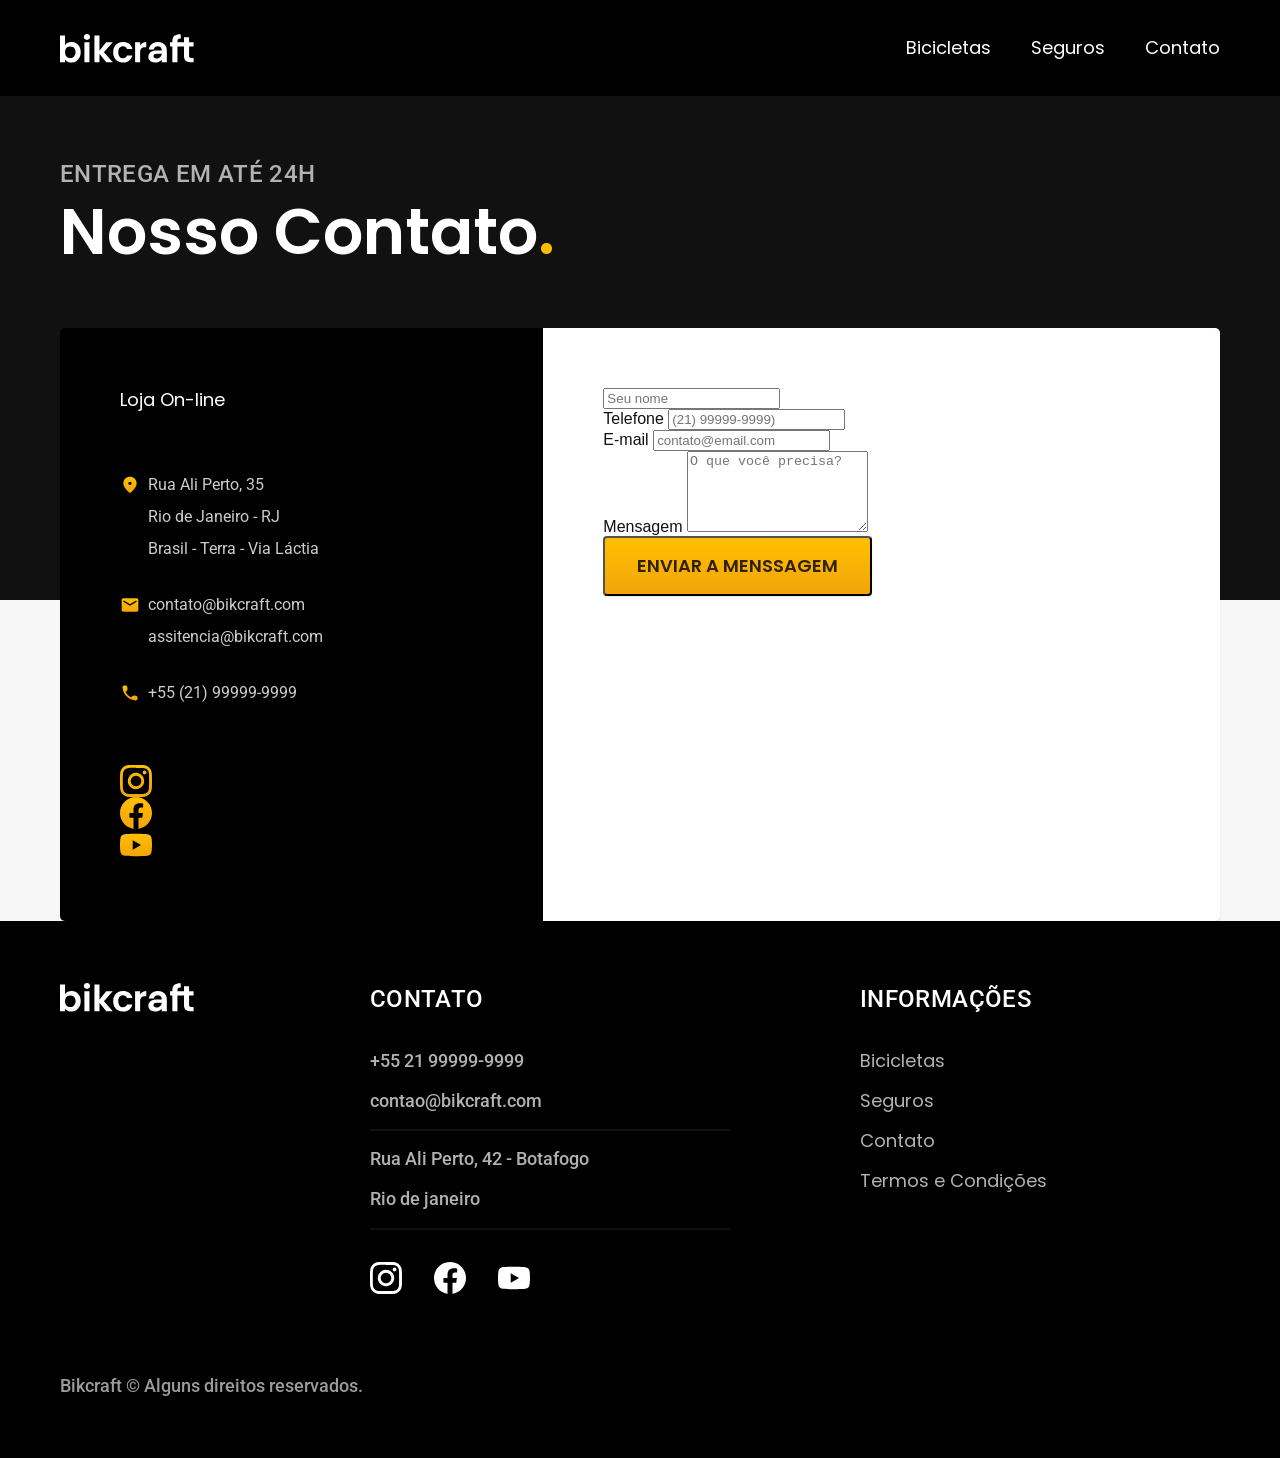
==== pages/contato.html @ 956e235b "upgrade da pagina de contatos, área de dados do projeto. Implementação da página de contatos estrutu" ====
<!DOCTYPE html>
<html lang="pt-BR">

    <head>
        <meta charset="UTF-8">
        <meta name="viewport" content="width=device-width, initial-scale=1.0">
        <meta name="description" content="Termos e condições">
        <title>Contato | Bikcraft</title>
        <link rel="stylesheet" href="../css/style.css">

        <link rel="preconnect" href="https://fonts.googleapis.com">
        <link rel="preconnect" href="https://fonts.gstatic.com" crossorigin>
        <link href="https://fonts.googleapis.com/css2?family=Merriweather:ital,wght@1,900&family=Poppins:wght@400;600&family=Roboto:wght@500&display=swap" rel="stylesheet">
    </head>

    <body id="contato">

        <header class="header_background">
            <section class="header_container container">
                <div class="logo">
                    <a href="../index.html" title="Página principal">
                        <img src="../img/bikcraft.svg" alt="Logo da Bikcraft">
                    </a>
                </div>
                <nav aria-label="Navegação Primária">
                    <ul class="header_menu font-1-m cor_0">
                        <li>
                            <a href="../pages/bicicletas.html" title="Página sobre bicicletas">Bicicletas</a>
                        </li>
                        <li>
                            <a href="../pages/seguros.html" title="Página sobre seguros">Seguros</a>
                        </li>
                        <li>
                            <a href="../pages/contato.html" title="Página sobre contato">Contato</a>
                        </li>
                    </ul>
                </nav>
            </section>
        </header>

        <!-- inicio Página Termos-->

        <main>

            <div class="titulo_background">
                <div class="titulo container">
                    <p class="font-2-l-b cor_5">
                        Entrega em até 24h
                    </p>
                    <h1 class="font-1-xxl cor_0">Nosso Contato<span class="cor_p1">.</span></h1>
                </div>
            </div>

            <div class="contato container">

                <section class="contato_dados" aria-label="Endereço">

                    <h2 class="font-1-m cor_0">Loja On-line</h2>
                    <div class="contato_endereco font-2-s cor_4">
                        <p>
                            Rua Ali Perto, 35
                        </p>
                        <p>
                            Rio de Janeiro - RJ
                        </p>
                        <p>
                            Brasil - Terra - Via Láctia
                        </p>
                    </div>
                    <address class="contato_meios font-2-s cor_4">
                        <a href="mailto:contato@bikcraft.com">contato@bikcraft.com</a>
                        <a href="mailto:assistencia@bikcraft.com">assitencia@bikcraft.com</a>
                        <a href="Twl:+5521999999999">+55 (21) 99999-9999</a>
                    </address>
                    <div class="redes">
                        <a href="#">
                            <img src="../img/redes/instagram-p.svg" alt="instagram">
                        </a>
                        <a href="#">
                            <img src="../img/redes/facebook-p.svg" alt="facebook">
                        </a>
                        <a href="#">
                            <img src="../img/redes/youtube-p.svg" alt="youtube">
                        </a>
                    </div>

                </section>

                <section aria-label="Formulários" class="contato_formulario">

                    <form action="contato.html">
                        <div>
                            <label for="nome"></label>
                            <input type="text" name="nome" id="nome" placeholder="Seu nome">
                        </div>

                        <div>
                            <label for="nome">Telefone</label>
                            <input type="tel" name="telefone" id="telefone" placeholder="(21) 99999-9999)">
                        </div>

                        <div>

                            <label for="nome">E-mail</label>
                            <input type="email" name="e-mail" id="e-mail" placeholder="contato@email.com">
                        </div>

                        <div>
                            <label for="mensagem">Mensagem</label>
                            <textarea name="mensagem" id="mensagem" name="mensagem" placeholder="O que você precisa?" rows="5"></textarea>
                        </div>

                        <button class="botao">Enviar a Menssagem</button>
                    </form>

                </section>
                
            </div>

        </main>









        <!-- Fim Página Termos-->

        <footer class="footer_background">

            <div class="footer container">
                <img src="../img/bikcraft.svg" alt="Bikcraft">
                <div class="footer_contato">
                    <h3 class="font-2-l-b cor_0">Contato</h3>
                    <ul class="font-2-m cor_5">
                        <li>
                            <a href="tel:+5521999999999">+55 21 99999-9999</a>
                        </li>
                        <li>
                            <a href="mailto:contao@bikcraft.com">contao@bikcraft.com</a>
                        </li>
                        <li>Rua Ali Perto, 42 - Botafogo</li>
                        <li>Rio de janeiro</li>
                    </ul>
                    <div class="footer_redes">
                        <a href="#">
                            <img src="../img/redes/instagram.svg" alt="instagram">
                        </a>
                        <a href="#">
                            <img src="../img/redes/facebook.svg" alt="facebook">
                        </a>
                        <a href="#">
                            <img src="../img/redes/youtube.svg" alt="youtube">
                        </a>
                    </div>
                </div>
                <div class="footer_informaçoes">
                    <h3 class="font-2-l-b cor_0">Informações</h3>
                    <nav>
                        <ul class="font-1-m cor_5">
                            <li>
                                <a href="../pages/bicicletas.html" title="Página sobre bicicletas">Bicicletas</a>
                            </li>
                            <li>
                                <a href="../pages/seguros.html" title="Página sobre seguros">Seguros</a>
                            </li>
                            <li>
                                <a href="../pages/contato.html" title="Página sobre contato">Contato</a>
                            </li>
                            <li>
                                <a href="../pages/termos.html" title="Página sobre contato">Termos e Condições</a>
                            </li>
                        </ul>
                    </nav>
                </div>
                <p class="footer_copy font-2-m cor_6">
                    Bikcraft © Alguns direitos reservados.
                </p>
            </div>

        </footer>
  
    </body>
</html>
---- css/style.css ----
@import url("./global/global.css");
@import url("./utilidades/tipografia.css");
@import url("./utilidades/cores.css");

@import url("./global/header.css");
@import url("./global/footer.css");

/* Utilidades */
@import url("./utilidades/componentes.css");
@import url("./utilidades/formulario.css");

/* Home */
@import url("./home/introducao.css");
@import url("./home/tecnologia.css");
@import url("./home/parceiros.css");
@import url("./home/depoimento.css");

/* Bicicletas */
@import url("./bicicletas/bicicletas_lista.css");
@import url("./bicicletas/bicicletas.css");

/* Bicicleta */
@import url("./bicicleta/bicicleta.css");
@import url("./bicicleta/seguro.css");

/* Seguros */
@import url("./seguros/seguros.css");
@import url("./seguros/vantagens.css");
@import url("./seguros/perguntas.css");

/* Contato */
@import url("./contato/contato.css");
@import url("./contato/lojas.css");

/* Termos */
@import url("./termos/termos.css");
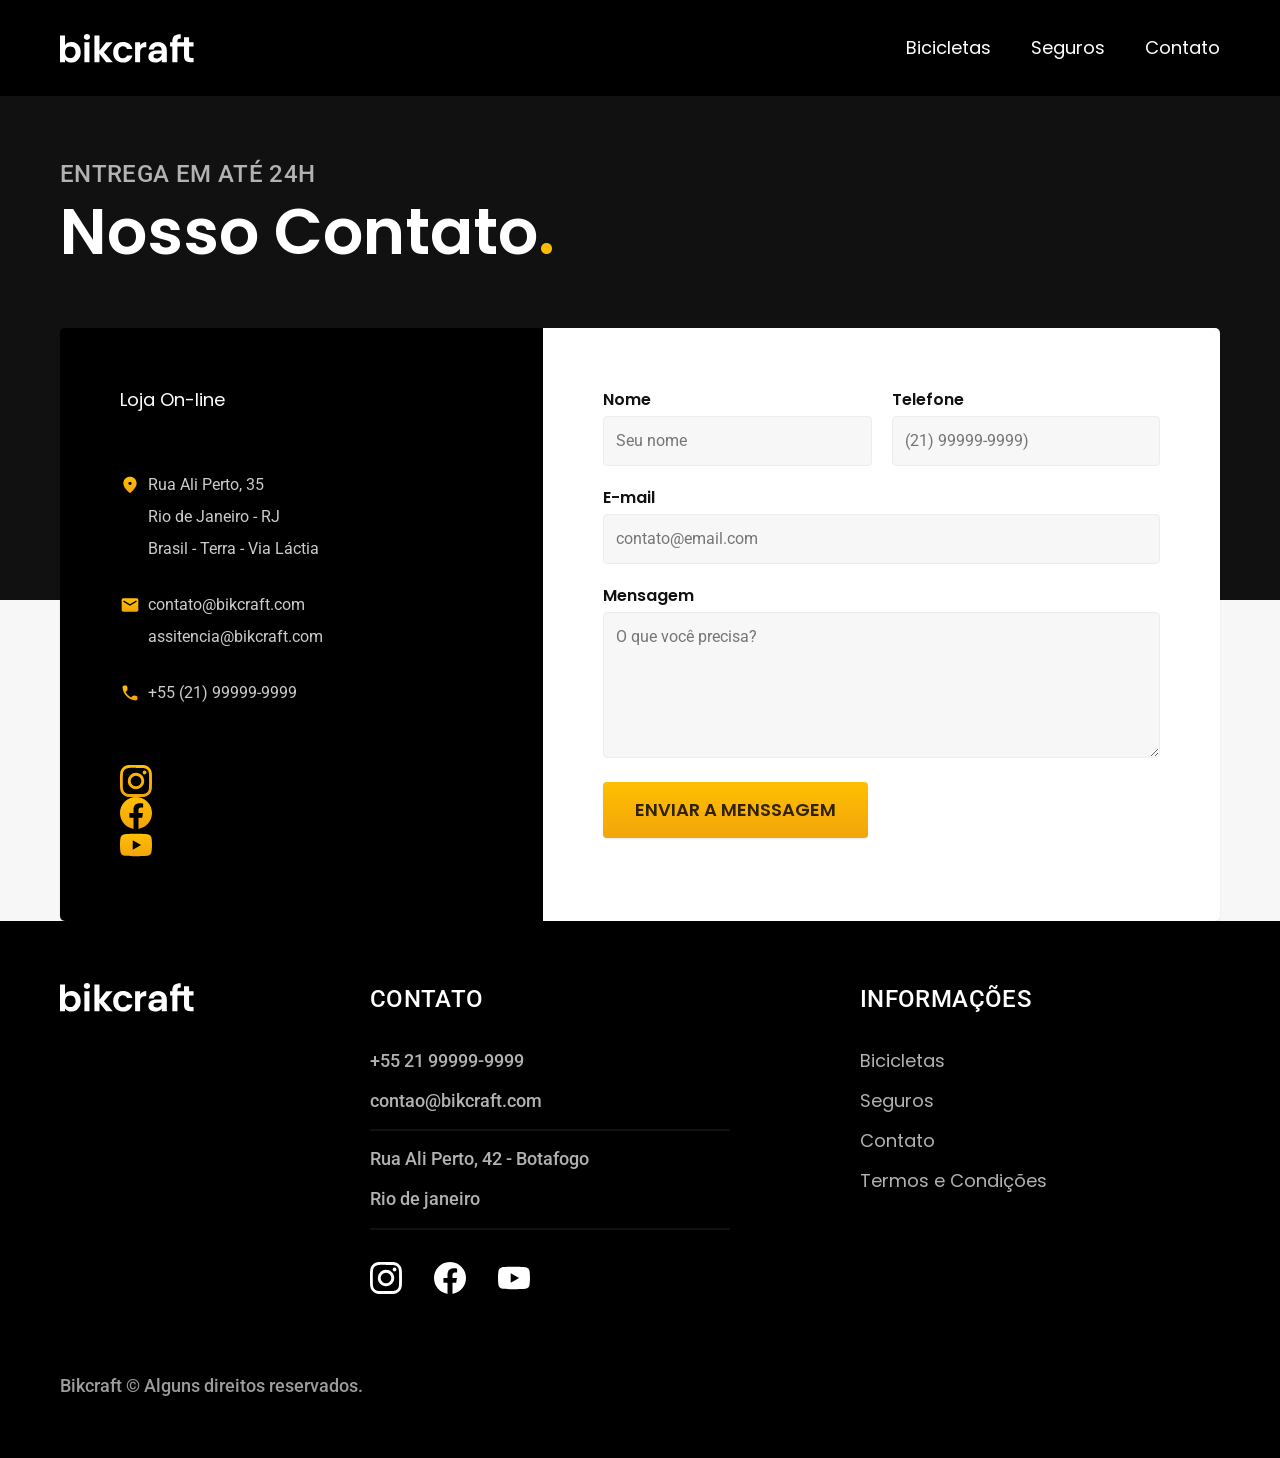
==== commit bc840145: "adicionado os estilos no formulário Implementação dos estilos do formulário e torná-lo responsivo." ====
--- a/pages/contato.html
+++ b/pages/contato.html
@@ -88,9 +88,9 @@
 
                 <section aria-label="Formulários" class="contato_formulario">
 
-                    <form action="contato.html">
+                    <form action="contato.html" class="form">
                         <div>
-                            <label for="nome"></label>
+                            <label for="nome">Nome</label>
                             <input type="text" name="nome" id="nome" placeholder="Seu nome">
                         </div>
 
@@ -99,18 +99,18 @@
                             <input type="tel" name="telefone" id="telefone" placeholder="(21) 99999-9999)">
                         </div>
 
-                        <div>
+                        <div class="col_2">
 
                             <label for="nome">E-mail</label>
                             <input type="email" name="e-mail" id="e-mail" placeholder="contato@email.com">
                         </div>
 
-                        <div>
+                        <div class="col_2">
                             <label for="mensagem">Mensagem</label>
                             <textarea name="mensagem" id="mensagem" name="mensagem" placeholder="O que você precisa?" rows="5"></textarea>
                         </div>
 
-                        <button class="botao">Enviar a Menssagem</button>
+                        <button class="botao col_2" >Enviar a Menssagem</button>
                     </form>
 
                 </section>
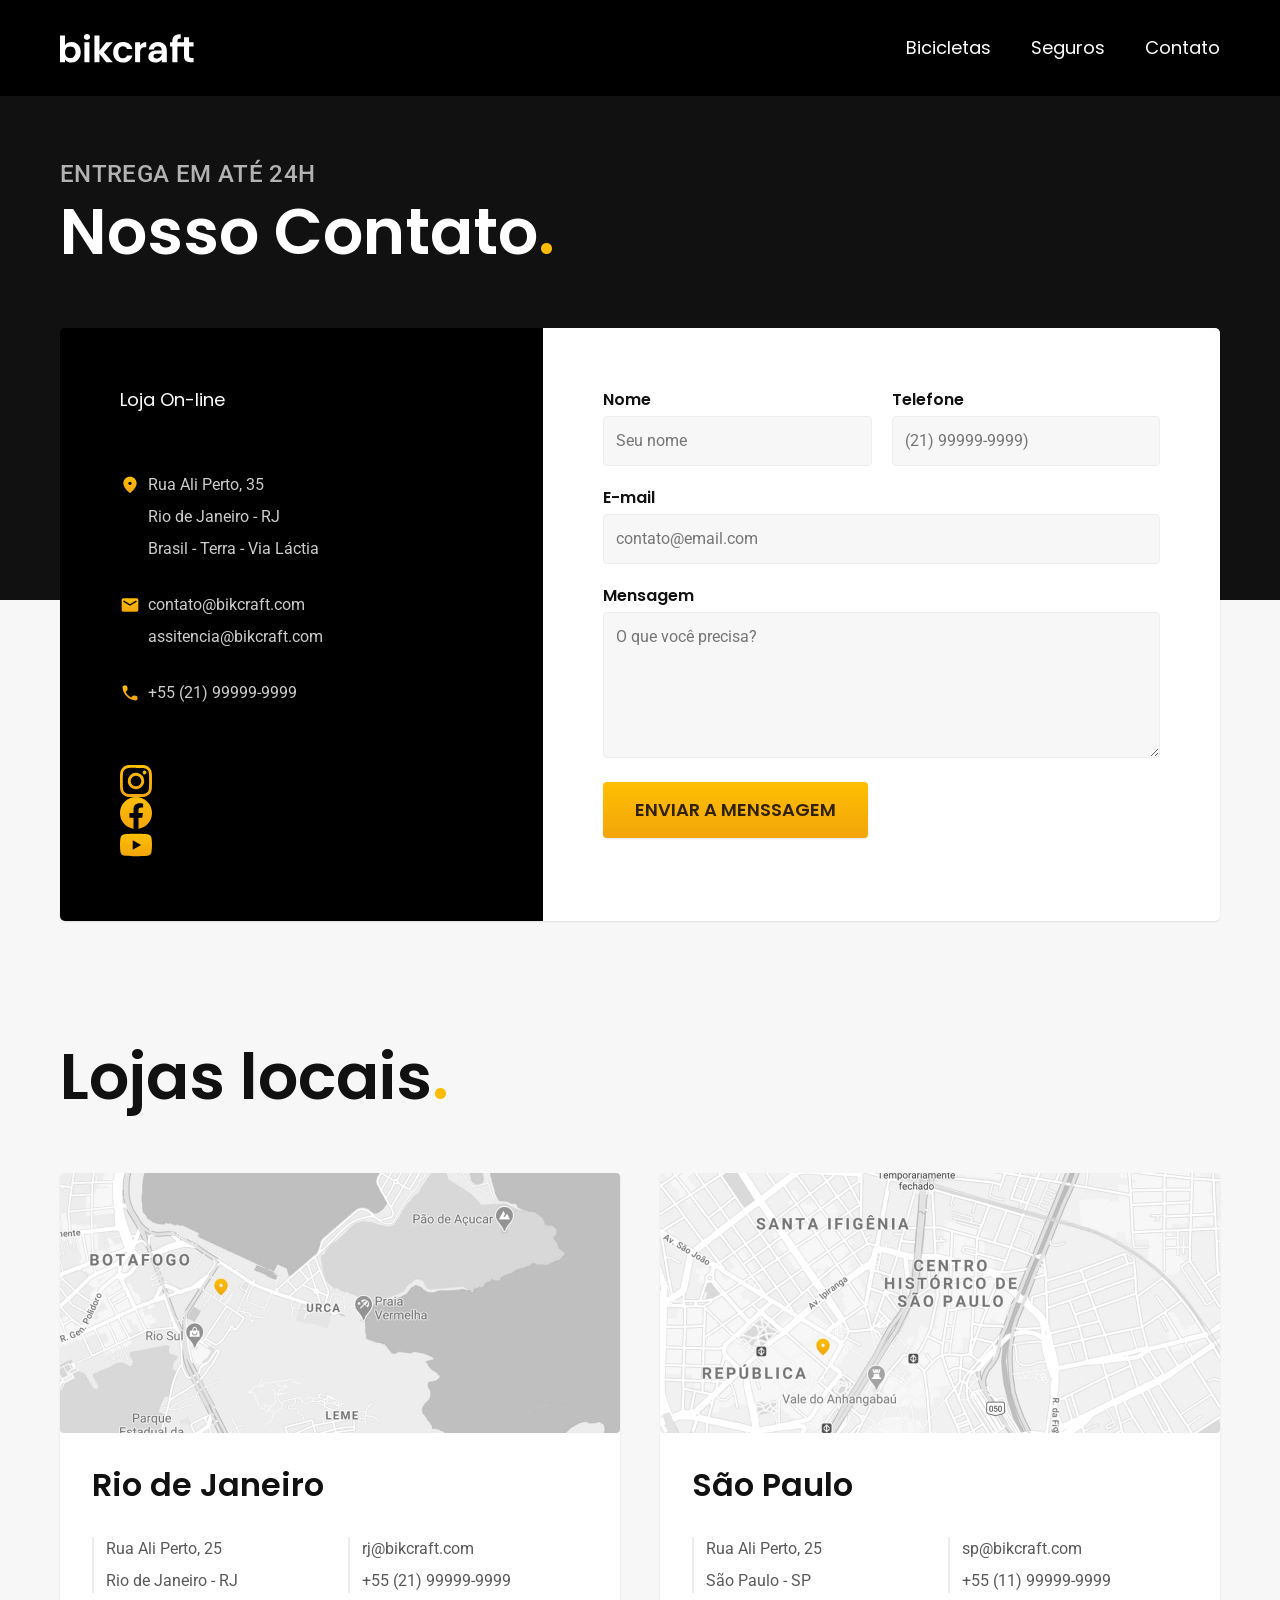
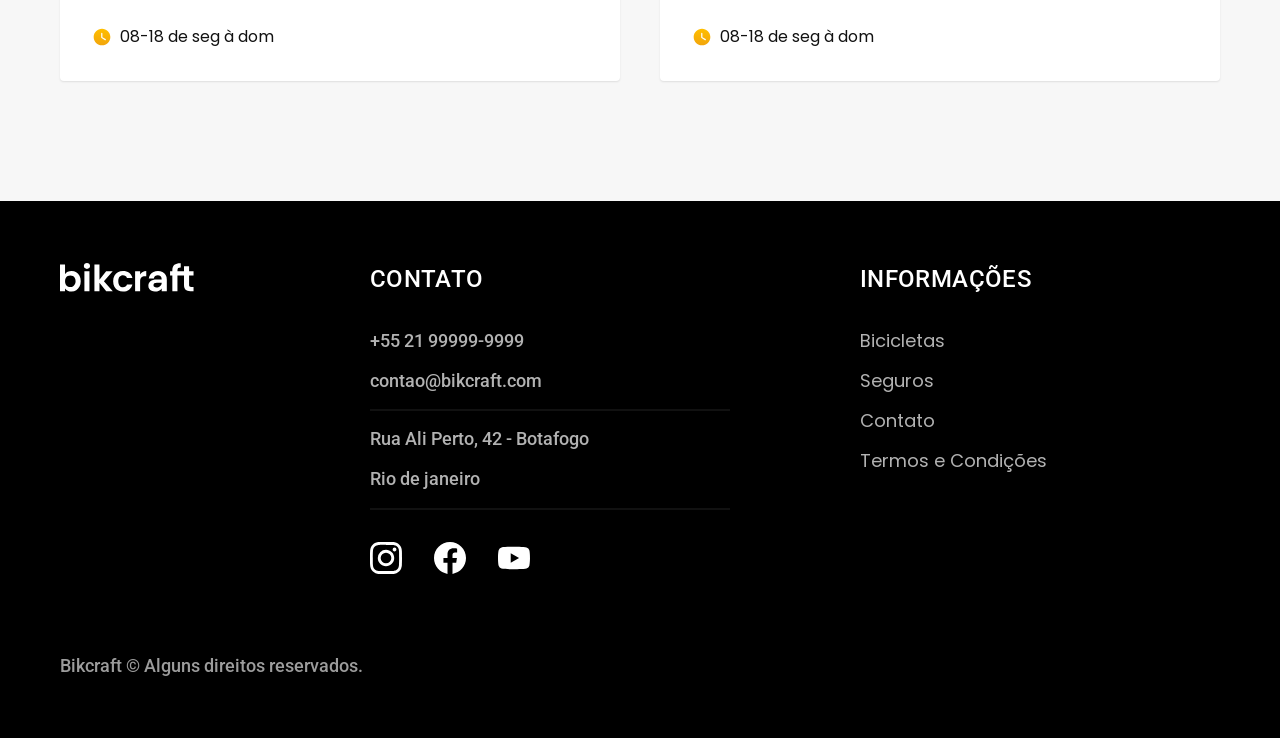
==== commit 53dd51d7: "inclusão da área de lojas no pagina de contato. Implementação da área das lojas, como os estilos e r" ====
--- a/pages/contato.html
+++ b/pages/contato.html
@@ -70,7 +70,7 @@
                     <address class="contato_meios font-2-s cor_4">
                         <a href="mailto:contato@bikcraft.com">contato@bikcraft.com</a>
                         <a href="mailto:assistencia@bikcraft.com">assitencia@bikcraft.com</a>
-                        <a href="Twl:+5521999999999">+55 (21) 99999-9999</a>
+                        <a href="Tel:+5521999999999">+55 (21) 99999-9999</a>
                     </address>
                     <div class="redes">
                         <a href="#">
@@ -119,13 +119,60 @@
 
         </main>
 
-
-
-
-
-
-
-
+        <article class="lojas container">
+
+            <h2 class="font-1-xxl">Lojas locais<span class="cor_p1">.</span></h2>
+            <div class="lojas_item">
+                <img src="../img/lojas/rj.jpg" alt="Mapa marcando o endereço em Rua Ali Perto, 25 - Rio de Janeiro - RJ">
+                <div class="lojas_conteudo">
+                    <h3 class="font-1-xl">Rio de Janeiro</h3>
+                    <div class="lojas_dados font-2-s cor_8">
+                        <p>
+                            Rua Ali Perto, 25
+                        </p>
+                        <p>
+                            Rio de Janeiro - RJ
+                        </p>
+                    </div>
+                    
+                    <div class="lojas_dados font-2-s cor_8">
+                        <a href="mailto:rj@bikcraft.com">rj@bikcraft.com</a>
+                        <a href="Twl:+5521999999999">+55 (21) 99999-9999</a>
+                    </div>
+                    <p class="lojas_tempo font-1-s">
+                        <img src="../img/icones/horario.svg" alt="">08-18 de seg à dom
+                    </p>
+
+                </div>
+                
+            </div>
+
+            <div class="lojas_item">
+                <img src="../img/lojas/sp.jpg" alt="Mapa marcando o endereço em Rua Ali Perto, 25 - Rio de Janeiro - RJ">
+
+                <div class="lojas_conteudo">
+                    <h3 class="font-1-xl">São Paulo</h3>
+                    <div class="lojas_dados font-2-s cor_8">
+                        <p>
+                            Rua Ali Perto, 25
+                        </p>
+                        <p>
+                            São Paulo - SP
+                        </p>
+                    </div>
+                    
+                    <div class="lojas_dados font-2-s cor_8">
+                        <a href="mailto:sp@bikcraft.com">sp@bikcraft.com</a>
+                        <a href="Tel:+5511999999999">+55 (11) 99999-9999</a>
+                    </div>
+                    <p class="lojas_tempo font-1-s">
+                        <img src="../img/icones/horario.svg" alt="">08-18 de seg à dom
+                    </p>
+
+                </div>
+
+            </div>
+        </article>
 
         <!-- Fim Página Termos-->
 
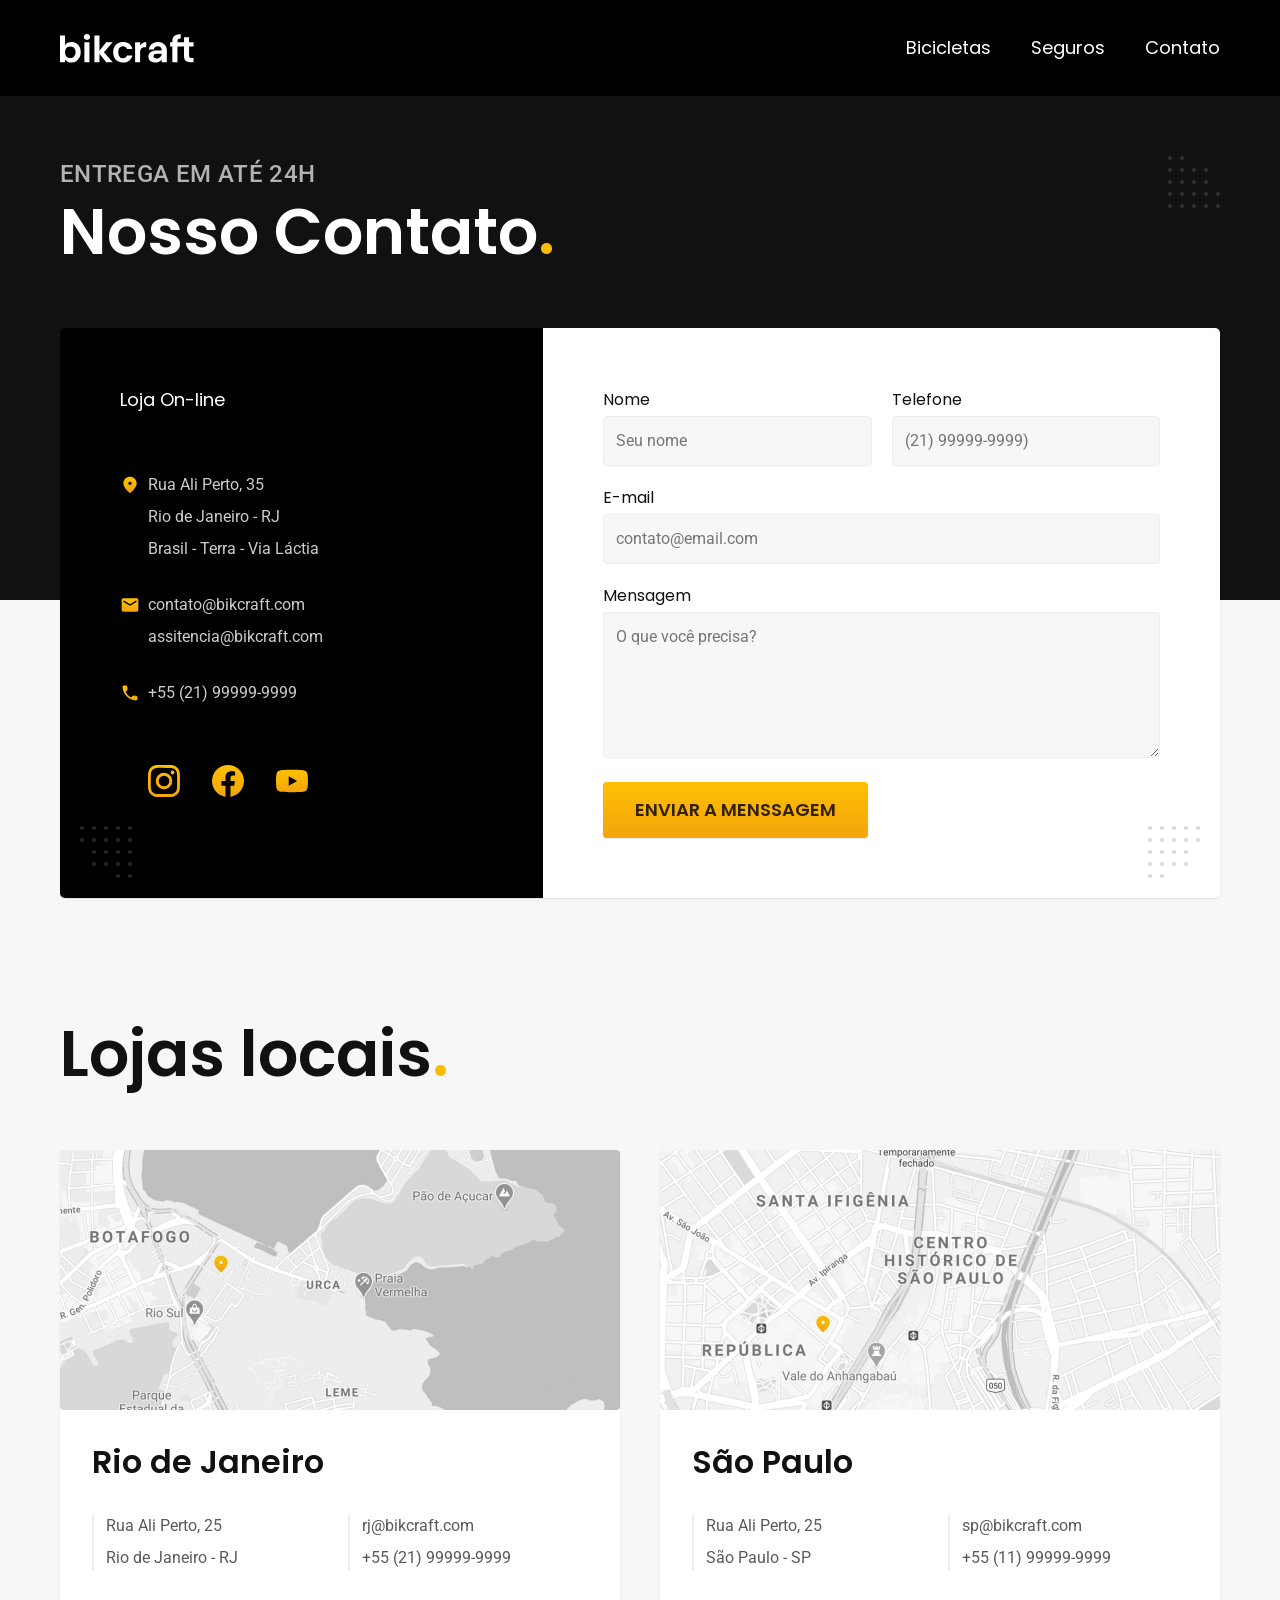
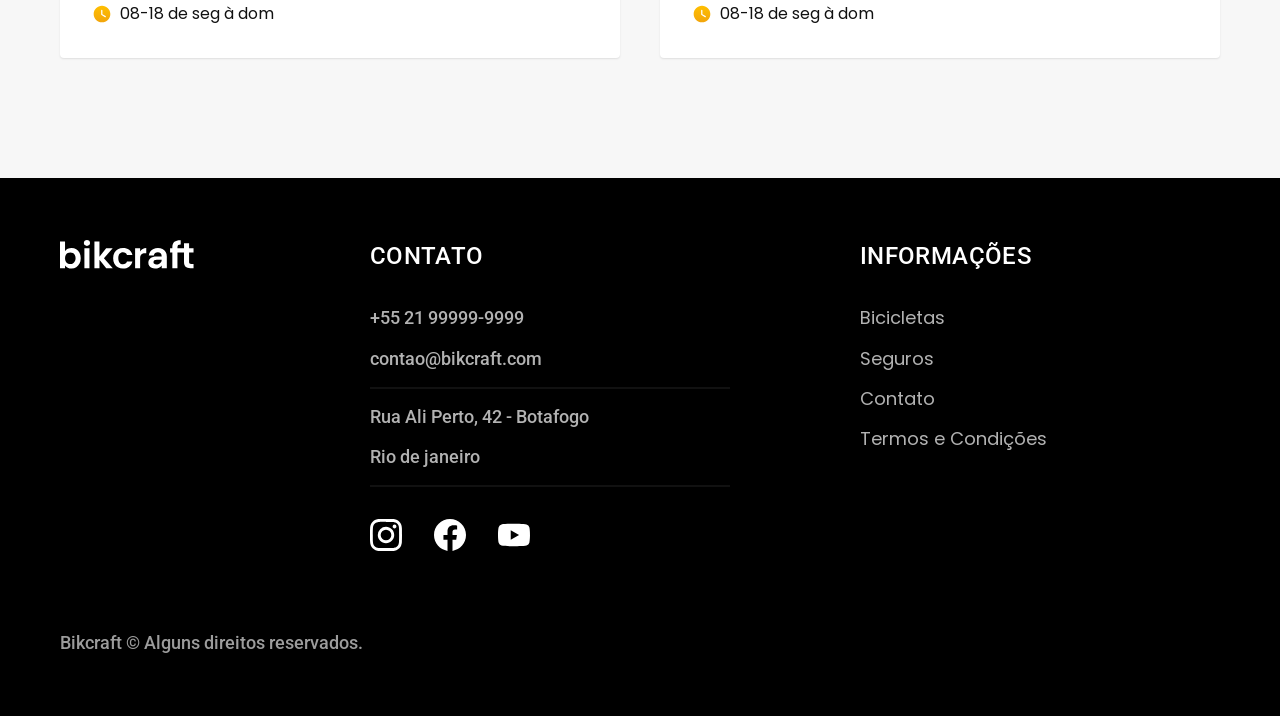
==== commit 2f7cae9c: "Adição das decorações das páginas do projeto Bikcraft. Implementação das decorações nas páginas do p" ====
--- a/pages/contato.html
+++ b/pages/contato.html
@@ -72,7 +72,7 @@
                         <a href="mailto:assistencia@bikcraft.com">assitencia@bikcraft.com</a>
                         <a href="Tel:+5521999999999">+55 (21) 99999-9999</a>
                     </address>
-                    <div class="redes">
+                    <div class="contato_redes">
                         <a href="#">
                             <img src="../img/redes/instagram-p.svg" alt="instagram">
                         </a>
--- a/css/style.css
+++ b/css/style.css
@@ -32,6 +32,9 @@
 @import url("./contato/contato.css");
 @import url("./contato/lojas.css");
 
+/* Orçamento */
+@import url("./orcamento/orcamento.css");
+
 /* Termos */
 @import url("./termos/termos.css");
 
